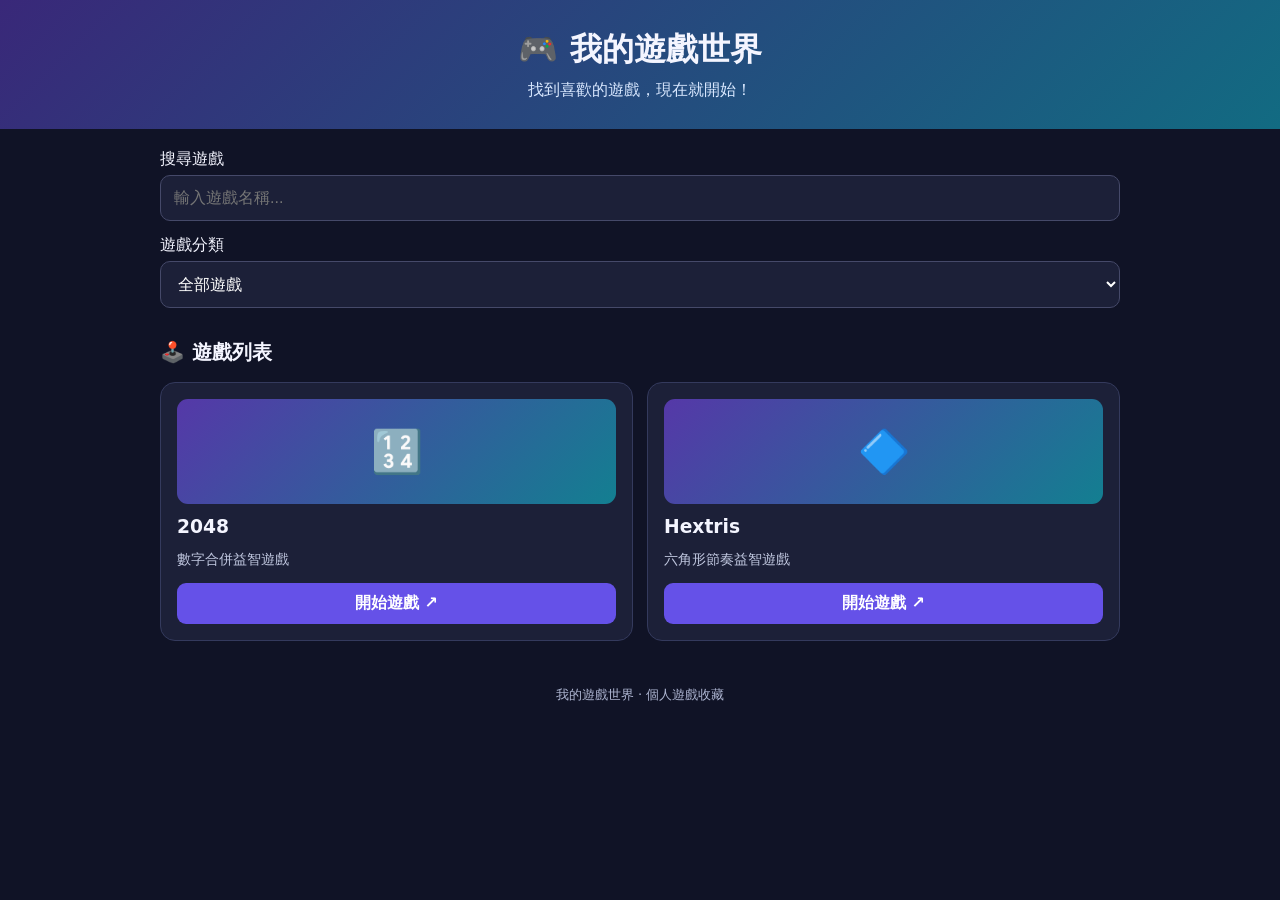
==== index.html @ d03798c2 "Create index.html" ====
<!DOCTYPE html>
<html lang="zh-Hant">
<head>
<meta charset="UTF-8">
<meta name="viewport" content="width=device-width, initial-scale=1">
<title>我的遊戲世界</title>
<style>
* { box-sizing: border-box; }
body {
  margin: 0;
  background: #101326;
  color: #f4f5ff;
  font-family: system-ui, sans-serif;
}
header {
  padding: 28px 18px;
  text-align: center;
  background: linear-gradient(135deg,#392879,#126b82);
}
header h1 { margin: 0 0 8px; }
header p { margin: 0; color: #d9e8ff; }
main { max-width: 1000px; margin: auto; padding: 20px; }
input, select {
  width: 100%;
  padding: 13px;
  margin: 5px 0 14px;
  border: 1px solid #454969;
  border-radius: 10px;
  background: #1c2038;
  color: white;
  font-size: 16px;
}
h2 { font-size: 20px; }
.games {
  display: grid;
  grid-template-columns: repeat(auto-fit,minmax(145px,1fr));
  gap: 14px;
}
.card {
  background: #1c2038;
  border: 1px solid #343a5d;
  border-radius: 15px;
  padding: 16px;
}
.cover {
  display: grid;
  place-items: center;
  min-height: 105px;
  border-radius: 11px;
  background: linear-gradient(135deg,#5538a8,#137f91);
  font-size: 42px;
}
.card h3 { margin: 12px 0 6px; }
.card p { color: #c0c7df; font-size: 14px; }
a.play {
  display: block;
  text-align: center;
  text-decoration: none;
  color: white;
  background: #6551e8;
  padding: 10px;
  border-radius: 9px;
  font-weight: bold;
}
footer {
  text-align: center;
  padding: 25px;
  color: #aeb6d2;
  font-size: 13px;
}
</style>
</head>
<body>
<header>
  <h1>🎮 我的遊戲世界</h1>
  <p>找到喜歡的遊戲，現在就開始！</p>
</header>

<main>
  <label for="search">搜尋遊戲</label>
  <input id="search" placeholder="輸入遊戲名稱..." />

  <label for="category">遊戲分類</label>
  <select id="category">
    <option value="all">全部遊戲</option>
    <option value="puzzle">益智遊戲</option>
    <option value="casual">休閒遊戲</option>
  </select>

  <h2>🕹️ 遊戲列表</h2>
  <div class="games" id="games"></div>
</main>

<footer>我的遊戲世界 · 個人遊戲收藏</footer>

<script>
const gameList = [
  {
    name: "2048",
    category: "puzzle",
    icon: "🔢",
    description: "數字合併益智遊戲",
    url: "https://play2048.co/"
  },
  {
    name: "Hextris",
    category: "casual",
    icon: "🔷",
    description: "六角形節奏益智遊戲",
    url: "https://hextris.io/"
  }
];

const games = document.getElementById("games");
const search = document.getElementById("search");
const category = document.getElementById("category");

function renderGames() {
  const word = search.value.trim().toLowerCase();
  const type = category.value;

  const filtered = gameList.filter(game =>
    game.name.toLowerCase().includes(word) &&
    (type === "all" || game.category === type)
  );

  games.innerHTML = "";

  if (filtered.length === 0) {
    games.textContent = "找不到遊戲，試試其他名稱。";
    return;
  }

  filtered.forEach(game => {
    const card = document.createElement("article");
    card.className = "card";

    const cover = document.createElement("div");
    cover.className = "cover";
    cover.textContent = game.icon;

    const title = document.createElement("h3");
    title.textContent = game.name;

    const description = document.createElement("p");
    description.textContent = game.description;

    const link = document.createElement("a");
    link.className = "play";
    link.href = game.url;
    link.target = "_blank";
    link.rel = "noopener noreferrer";
    link.textContent = "開始遊戲 ↗";

    card.append(cover, title, description, link);
    games.appendChild(card);
  });
}

search.addEventListener("input", renderGames);
category.addEventListener("change", renderGames);
renderGames();
</script>
</body>
</html>
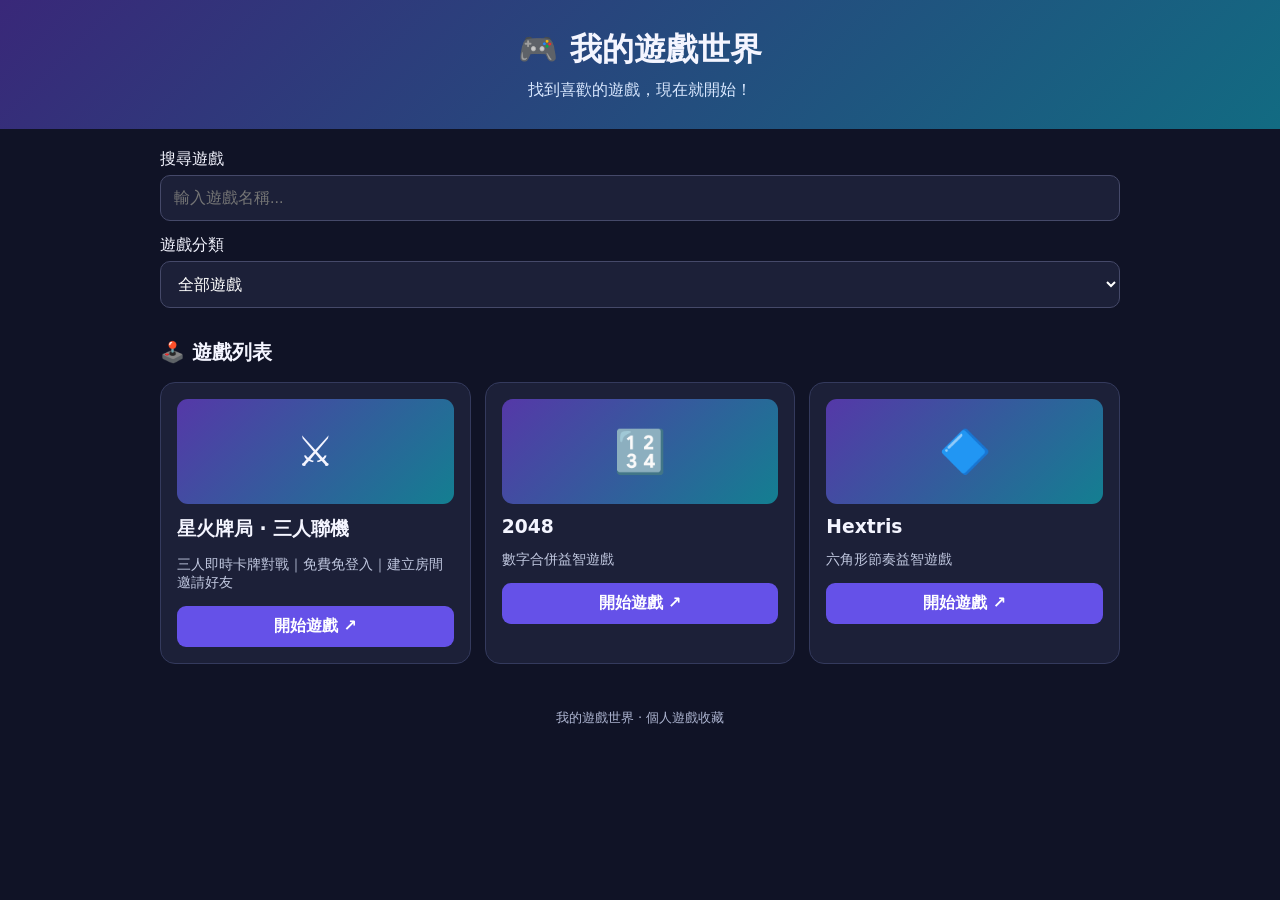
==== commit b65b70c6: "Link no-login Starlit Cards three-player match from existing game portal" ====
--- a/index.html
+++ b/index.html
@@ -86,6 +86,7 @@
     <option value="all">全部遊戲</option>
     <option value="puzzle">益智遊戲</option>
     <option value="casual">休閒遊戲</option>
+    <option value="strategy">卡牌對戰</option>
   </select>
 
   <h2>🕹️ 遊戲列表</h2>
@@ -96,6 +97,13 @@
 
 <script>
 const gameList = [
+  {
+    name: "星火牌局 · 三人聯機",
+    category: "strategy",
+    icon: "⚔️",
+    description: "三人即時卡牌對戰｜免費免登入｜建立房間邀請好友",
+    url: "./starlit-cards/three-player/"
+  },
   {
     name: "2048",
     category: "puzzle",
